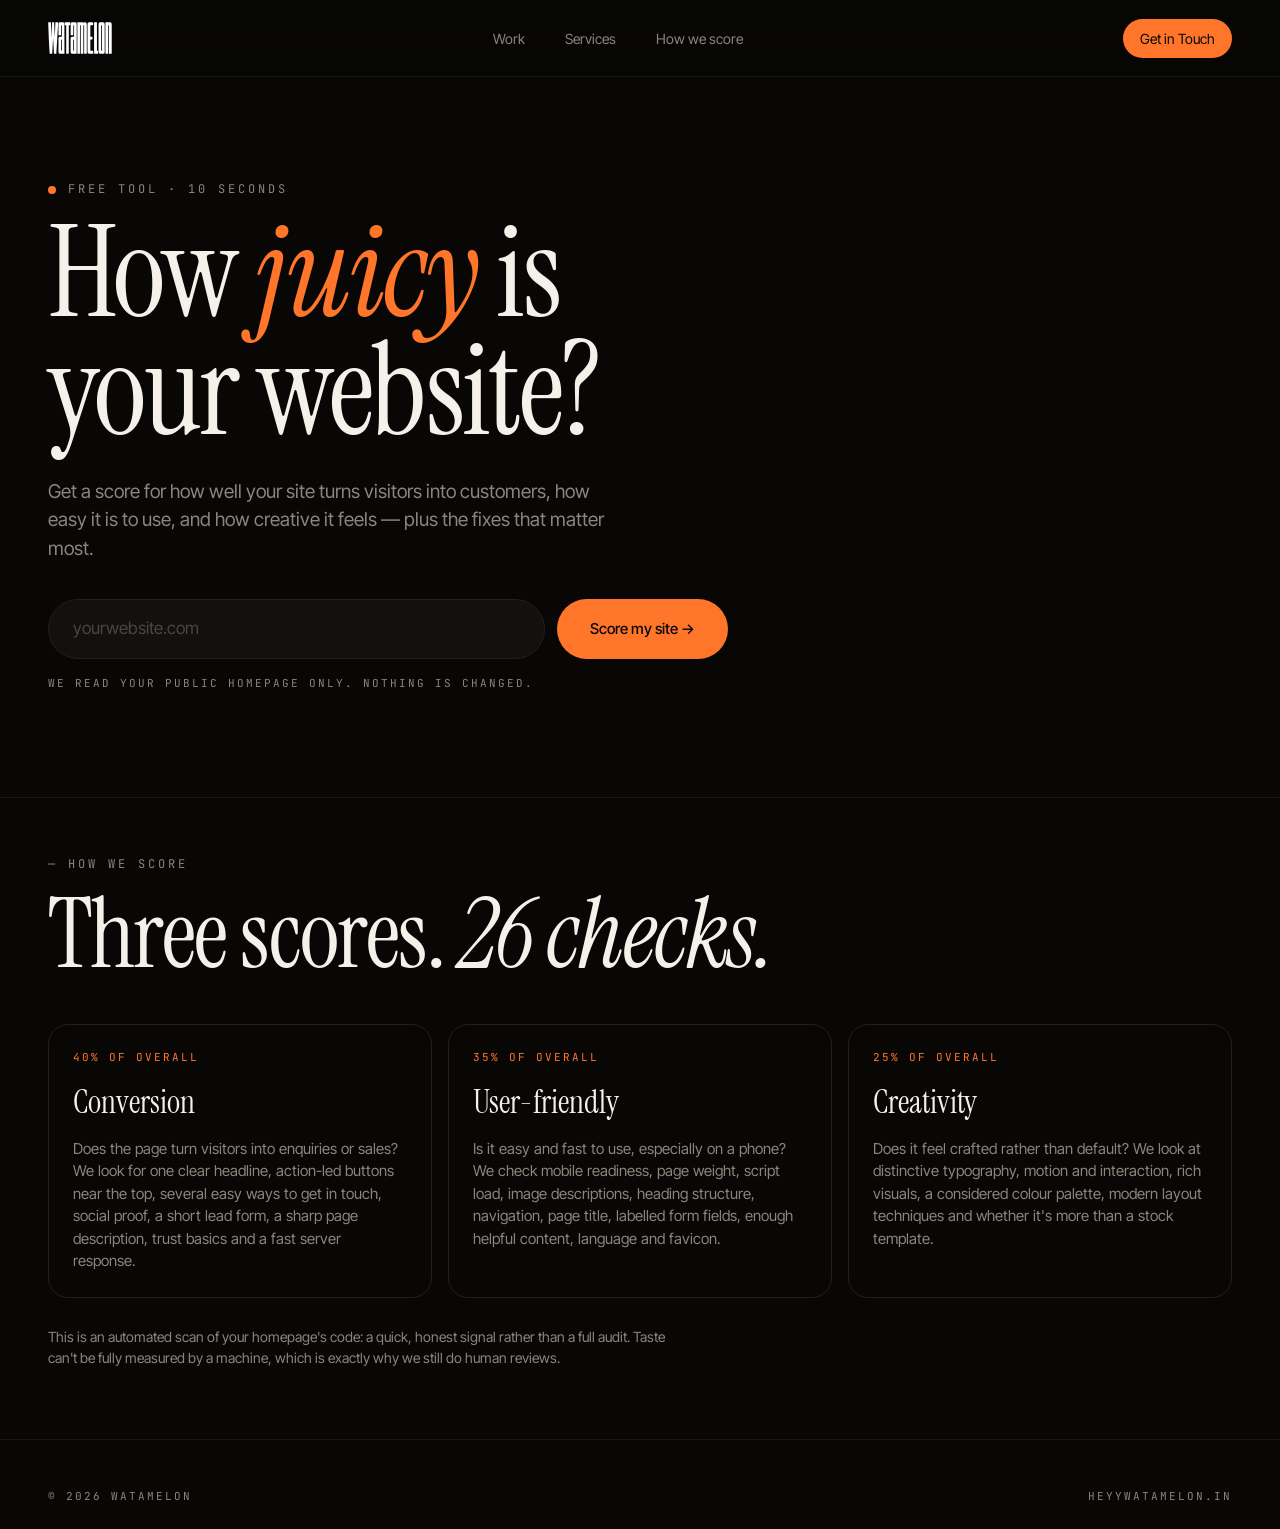
==== score.html @ 38ea8a24 "Add free Website Score lead magnet at /score Scores any homepage for conversion, user-friendliness a" ====
<!doctype html>
<html lang="en">
<head>
  <meta charset="utf-8" />
  <meta name="viewport" content="width=device-width, initial-scale=1" />
  <title>Website Score — How juicy is your website? | Watamelon</title>
  <meta name="description" content="Free website score: see how conversion-focused, user-friendly and creative your website is in 10 seconds, with fixes you can act on." />
  <meta property="og:type" content="website" />
  <meta property="og:title" content="How juicy is your website? Get a free score" />
  <meta property="og:description" content="Conversion, user-friendliness and creativity — scored in 10 seconds, with fixes you can act on." />
  <meta property="og:url" content="https://heyywatamelon.in/score" />
  <meta name="theme-color" content="#080706" />
  <link rel="icon" href="assets/favicon.svg" type="image/svg+xml" />
  <link rel="preconnect" href="https://fonts.googleapis.com" />
  <link rel="preconnect" href="https://fonts.gstatic.com" crossorigin />
  <link href="https://fonts.googleapis.com/css2?family=Inter+Tight:wght@300;400;500;600&family=JetBrains+Mono:wght@400;500&display=swap" rel="stylesheet" />
  <link rel="stylesheet" href="styles.css" />
  <link rel="stylesheet" href="score.css" />
</head>
<body class="score-page">

  <header class="nav scrolled" id="nav">
    <div class="container nav-inner">
      <a href="/" class="logo" aria-label="Watamelon home"><img src="assets/logo-inverse.svg" alt="Watamelon" width="68" height="34" /></a>
      <nav class="nav-links" aria-label="Main">
        <a href="/#work">Work</a>
        <a href="/#services">Services</a>
        <a href="#how">How we score</a>
      </nav>
      <a href="/#start" class="btn btn-primary btn-sm nav-cta">Get in Touch</a>
    </div>
  </header>

  <main>
    <!-- ============ HERO + URL FORM ============ -->
    <section class="section sc-hero">
      <div class="container">
        <p class="eyebrow"><span class="pulse-dot"></span>Free tool · 10 seconds</p>
        <h1>How <em>juicy</em> is your website?</h1>
        <p class="sc-lede">Get a score for how well your site turns visitors into customers, how easy it is to use, and how creative it feels — plus the fixes that matter most.</p>

        <form class="sc-url" id="url-form" novalidate>
          <label class="sr-only" for="url-input">Your website address</label>
          <input id="url-input" name="url" type="text" inputmode="url" autocomplete="url" placeholder="yourwebsite.com" required />
          <button class="btn btn-primary btn-lg" type="submit" id="url-btn">Score my site →</button>
        </form>
        <p class="sc-hint mono" id="url-hint">We read your public homepage only. Nothing is changed.</p>
      </div>
    </section>

    <!-- ============ LOADING ============ -->
    <section class="section sc-loading" id="loading" hidden>
      <div class="container">
        <div class="sc-melon" aria-hidden="true"><span></span></div>
        <p class="mono" id="loading-text" role="status">Slicing open your homepage…</p>
      </div>
    </section>

    <!-- ============ RESULT ============ -->
    <section class="section sc-result" id="result" hidden>
      <div class="container">
        <p class="eyebrow">— Your website score</p>
        <div class="sc-top">
          <div class="sc-ring" id="ring" style="--p:0">
            <div><strong id="overall">0</strong><span>/100</span></div>
          </div>
          <div class="sc-verdict">
            <p class="mono sc-site" id="site-name"></p>
            <h2 id="band-name">—</h2>
            <p id="band-note"></p>
            <p class="sc-limited" id="limited" hidden>Heads up: this site builds most of its content with JavaScript, so our quick scan saw less than a visitor does. The real score may be higher.</p>
          </div>
        </div>

        <div class="sc-pillars" id="pillars">
          <div class="sc-pillar" data-key="conversion"><span>Conversion</span><div class="bar"><i></i></div><b>··</b></div>
          <div class="sc-pillar" data-key="ux"><span>User-friendly</span><div class="bar"><i></i></div><b>··</b></div>
          <div class="sc-pillar" data-key="creative"><span>Creativity</span><div class="bar"><i></i></div><b>··</b></div>
        </div>

        <!-- Email gate: the breakdown unlocks after this -->
        <div class="sc-gate" id="gate">
          <div>
            <h3>Unlock your full report</h3>
            <p>See your three scores, all 26 checks, and the top fixes for your site. Free.</p>
          </div>
          <form id="lead-form" class="sc-lead" novalidate>
            <input type="text" name="_honey" class="hp" tabindex="-1" autocomplete="off" aria-hidden="true" />
            <label>Email *<input type="email" name="email" autocomplete="email" required placeholder="you@brand.com" /></label>
            <label>Name<input type="text" name="name" autocomplete="name" placeholder="Optional" /></label>
            <button class="btn btn-primary" type="submit">Show my report →</button>
            <p class="sc-fine">We'll send you your report and the occasional website tip. Unsubscribe anytime.</p>
            <p class="form-status mono" id="lead-status" role="status"></p>
          </form>
        </div>

        <!-- Full report (shown after email) -->
        <div class="sc-report" id="report" hidden>
          <h3 class="sc-h3">Top fixes for your site</h3>
          <ol class="sc-fixes" id="fixes"></ol>
          <div class="sc-groups" id="groups"></div>
          <div class="cta-strip sc-cta">
            <h2>Want it <em>fixed</em>?</h2>
            <p>We design websites that score high and sell more. Tell us about your brand — we reply within 24 hours.</p>
            <a href="/#start" class="btn btn-primary">Book a free call →</a>
          </div>
          <p class="sc-again"><button class="btn btn-ghost btn-md" type="button" id="again">Score another site</button></p>
        </div>

        <p class="sc-error" id="error" role="alert" hidden></p>
      </div>
    </section>

    <!-- ============ HOW WE SCORE ============ -->
    <section class="section sc-how" id="how">
      <div class="container">
        <p class="eyebrow">— How we score</p>
        <h2>Three scores. <em>26 checks.</em></h2>
        <div class="sc-how-grid">
          <article>
            <p class="mono">40% of overall</p>
            <h3>Conversion</h3>
            <p>Does the page turn visitors into enquiries or sales? We look for one clear headline, action-led buttons near the top, several easy ways to get in touch, social proof, a short lead form, a sharp page description, trust basics and a fast server response.</p>
          </article>
          <article>
            <p class="mono">35% of overall</p>
            <h3>User-friendly</h3>
            <p>Is it easy and fast to use, especially on a phone? We check mobile readiness, page weight, script load, image descriptions, heading structure, navigation, page title, labelled form fields, enough helpful content, language and favicon.</p>
          </article>
          <article>
            <p class="mono">25% of overall</p>
            <h3>Creativity</h3>
            <p>Does it feel crafted rather than default? We look at distinctive typography, motion and interaction, rich visuals, a considered colour palette, modern layout techniques and whether it's more than a stock template.</p>
          </article>
        </div>
        <p class="sc-note muted">This is an automated scan of your homepage's code: a quick, honest signal rather than a full audit. Taste can't be fully measured by a machine, which is exactly why we still do human reviews.</p>
      </div>
    </section>
  </main>

  <footer class="footer">
    <div class="container">
      <div class="footer-bottom mono">
        <span>© <span id="year">2026</span> Watamelon</span>
        <a href="/">heyywatamelon.in</a>
      </div>
    </div>
  </footer>

  <script src="score.js"></script>
</body>
</html>
---- styles.css ----
/* =========================================================
   Watamelon — Website Design Studio
   Design tokens match the original site (dark, warm, orange accent)
   ========================================================= */
/* Instrument Serif — bundled locally so headings always render in it */
@font-face {
  font-family: "Instrument Serif"; font-style: normal; font-weight: 400; font-display: swap;
  src: url("assets/fonts/InstrumentSerif-Regular.woff2") format("woff2");
}
@font-face {
  font-family: "Instrument Serif"; font-style: italic; font-weight: 400; font-display: swap;
  src: url("assets/fonts/InstrumentSerif-Italic.woff2") format("woff2");
}

:root {
  --bg: #080706;
  --fg: #f5f1ea;
  --muted: #171614;
  --muted-fg: #8b857c;
  --border: rgba(35, 33, 31, 0.6);
  --line: #23211f;
  --primary: #ff762b;
  --primary-fg: #080706;

  --serif: "Instrument Serif", "Times New Roman", serif;
  --sans: "Inter Tight", Inter, system-ui, sans-serif;
  --mono: "JetBrains Mono", ui-monospace, monospace;

  --gutter: clamp(16px, 4vw, 48px);
  --max: 1320px;
  --ease: cubic-bezier(.2, .7, .2, 1);
}

*, *::before, *::after { box-sizing: border-box; }
html { scroll-behavior: smooth; -webkit-text-size-adjust: 100%; }
body {
  margin: 0;
  background: var(--bg);
  color: var(--fg);
  font-family: var(--sans);
  font-size: 16px;
  line-height: 1.5;
  -webkit-font-smoothing: antialiased;
  overflow-x: hidden;
}
img, video { display: block; max-width: 100%; }
a { color: inherit; text-decoration: none; }
::selection { background: var(--primary); color: var(--primary-fg); }

.container { width: 100%; max-width: var(--max); margin: 0 auto; padding: 0 var(--gutter); }
.mono { font-family: var(--mono); }
.muted { color: var(--muted-fg); }

/* ---------- Type ---------- */
h1, h2, h3 { font-family: var(--serif); font-weight: 400; margin: 0; }
h2 {
  font-size: clamp(52px, 8.5vw, 96px);
  line-height: .95;
  letter-spacing: -0.02em;
  margin-bottom: clamp(24px, 3.5vw, 44px);
}
h2 em, h1 em { font-style: italic; }
h1 em { color: var(--primary); }
.eyebrow {
  font-family: var(--mono);
  font-size: 12px;
  letter-spacing: 3px;
  text-transform: uppercase;
  color: var(--muted-fg);
  margin: 0 0 16px;
}
.pulse-dot {
  display: inline-block; width: 8px; height: 8px; border-radius: 50%;
  background: var(--primary); margin-right: 12px; vertical-align: middle;
  animation: pulse 2s ease-in-out infinite;
}
@keyframes pulse { 50% { opacity: .35; } }

/* ---------- Buttons ---------- */
.btn {
  display: inline-flex; align-items: center; justify-content: center; gap: 6px;
  border-radius: 999px; font-size: 14px; font-weight: 500;
  padding: 16px 28px; border: 1px solid transparent; cursor: pointer;
  font-family: var(--sans);
  transition: transform .25s var(--ease), background .25s, color .25s, border-color .25s;
  white-space: nowrap;
}
.btn:hover { transform: translateY(-2px); }
.btn-sm { padding: 8px 16px; font-weight: 400; }
.btn-md { padding: 12px 24px; font-weight: 400; }
.btn-lg { padding: 18px 32px; font-size: 15px; }
.btn-primary { background: var(--primary); color: var(--primary-fg); }
.btn-primary:hover { background: #ff8a4a; }
.btn-light { background: var(--fg); color: var(--bg); }
.btn-dark { background: var(--bg); color: var(--fg); }
.btn-ghost { background: transparent; color: var(--fg); border-color: var(--line); }
.btn-ghost:hover { border-color: var(--fg); }

/* ---------- Nav ---------- */
.nav {
  position: fixed; inset: 0 0 auto 0; z-index: 50;
  transition: background .3s, backdrop-filter .3s, border-color .3s;
  border-bottom: 1px solid transparent;
}
.nav.scrolled {
  background: rgba(8, 7, 6, .72);
  backdrop-filter: blur(14px); -webkit-backdrop-filter: blur(14px);
  border-bottom-color: var(--border);
}
.nav-inner { display: flex; align-items: center; justify-content: space-between; height: 76px; }
.logo img { width: 126px; height: auto; }
.nav-links { display: flex; gap: 40px; font-size: 14px; color: var(--muted-fg); }
.nav-links a { transition: color .2s; }
.nav-links a:hover { color: var(--fg); }
.menu-toggle { display: none; }
.mobile-menu { display: none; }

/* ---------- Hero ---------- */
.hero { position: relative; padding: 144px 0 96px; min-height: 92vh; display: flex; align-items: center; isolation: isolate; overflow-x: clip; }
.hero-bg {
  position: absolute; inset: 0; z-index: -1; overflow: hidden;
  background:
    radial-gradient(60% 55% at 78% 30%, rgba(255, 118, 43, .16), transparent 70%),
    radial-gradient(40% 40% at 15% 85%, rgba(255, 118, 43, .06), transparent 70%);
}
.hero-bg::before { /* subtle grid */
  content: ""; position: absolute; inset: 0;
  background-image:
    linear-gradient(var(--line) 1px, transparent 1px),
    linear-gradient(90deg, var(--line) 1px, transparent 1px);
  background-size: 88px 88px;
  opacity: .35;
  mask-image: radial-gradient(70% 70% at 50% 40%, #000 30%, transparent 80%);
  -webkit-mask-image: radial-gradient(70% 70% at 50% 40%, #000 30%, transparent 80%);
}
.hero-bg::after { /* optional photo: drop assets/hero.jpg to use it */
  content: ""; position: absolute; inset: 0;
  background: url("assets/hero.jpg") center/cover no-repeat;
  opacity: .22;
  mask-image: linear-gradient(to bottom, rgba(0,0,0,.6), transparent 85%);
  -webkit-mask-image: linear-gradient(to bottom, rgba(0,0,0,.6), transparent 85%);
}
.hero-title {
  font-size: clamp(64px, 12.5vw, 176px);
  line-height: .9;
  letter-spacing: -0.035em;
  margin: 0 0 56px;
}
.hero-bottom { display: flex; justify-content: space-between; align-items: flex-end; gap: 40px; flex-wrap: wrap; }
.hero-sub { max-width: 480px; color: var(--muted-fg); font-size: 17px; margin: 0; }
.hero-ctas { display: flex; gap: 12px; flex-wrap: wrap; }

/* ---------- Ticker ---------- */
.ticker { border-block: 1px solid var(--border); overflow: hidden; padding: 18px 0; }
.ticker-track {
  display: flex; align-items: center; gap: 40px; width: max-content;
  animation: marquee 40s linear infinite;
  font-family: var(--serif); font-size: clamp(32px, 4vw, 52px); color: var(--muted-fg);
  white-space: nowrap;
}
.ticker-track i { color: var(--primary); font-style: normal; font-size: .6em; }
@keyframes marquee { to { transform: translateX(-50%); } }

/* ---------- Sections ---------- */
.section { padding: clamp(36px, 4.5vw, 60px) 0; }
.section-head { display: flex; justify-content: space-between; align-items: flex-end; gap: 24px; flex-wrap: wrap; }
.section-head h2 { margin-bottom: 28px; }
.section-note { font-family: var(--mono); font-size: 12px; letter-spacing: 2px; text-transform: uppercase; color: var(--muted-fg); margin: 0 0 34px; }

/* ---------- Work rail ---------- */
.work-rail {
  display: flex; gap: 20px; overflow-x: auto; scroll-snap-type: x mandatory;
  padding: 0 var(--gutter) 8px;
  scroll-padding-inline: var(--gutter);
  scrollbar-width: none; cursor: grab;
}
.work-rail::-webkit-scrollbar { display: none; }
.work-rail.dragging { cursor: grabbing; scroll-snap-type: none; }
.work-rail.dragging * { pointer-events: none; }
@media (min-width: 1400px) {
  .work-rail {
    padding-left: calc((100vw - var(--max)) / 2 + var(--gutter));
    scroll-padding-left: calc((100vw - var(--max)) / 2 + var(--gutter));
  }
}

.work-rail { --h: clamp(300px, 36vw, 440px); align-items: flex-start; }
.work-card { flex: 0 0 auto; width: var(--h); scroll-snap-align: start; }
.work-card.is-site { width: min(86vw, calc((var(--h) - 32px) * 1.92)); }
.work-media {
  position: relative; height: var(--h); overflow: hidden;
  background: var(--muted); border: 1px solid var(--border);
}
.work-media img, .work-media video { width: 100%; height: 100%; object-fit: cover; transition: transform .8s var(--ease); }
.is-site .work-media img { object-position: top; }
.work-card:hover .work-media img, .work-card:hover .work-media video { transform: scale(1.04); }
.browser-bar {
  position: absolute; inset: 0 0 auto 0; z-index: 2; height: 32px;
  display: flex; align-items: center; gap: 6px; padding: 0 12px;
  background: rgba(23, 22, 20, .92); border-bottom: 1px solid var(--line);
  font-family: var(--mono); font-size: 11px; color: var(--muted-fg);
}
.browser-bar i { width: 8px; height: 8px; border-radius: 50%; background: var(--line); }
.browser-bar span { margin-left: 10px; }
.is-site .work-media img { padding-top: 32px; }
/* placeholder when a file is missing */
.work-ph {
  position: absolute; inset: 0; display: grid; place-items: center; text-align: center; padding: 24px;
  background:
    radial-gradient(80% 60% at 70% 20%, rgba(255,118,43,.18), transparent 70%),
    linear-gradient(160deg, #141210, #0b0a09);
}
.work-ph span { font-family: var(--serif); font-size: clamp(28px, 3vw, 40px); line-height: 1; }
.work-ph small { display: block; margin-top: 12px; font-family: var(--mono); font-size: 11px; letter-spacing: 2px; text-transform: uppercase; color: var(--muted-fg); }
.play {
  position: absolute; right: 14px; bottom: 14px; z-index: 2; width: 44px; height: 44px; border-radius: 50%;
  display: grid; place-items: center; background: var(--fg); color: var(--bg); font-size: 14px;
}
.work-meta { display: grid; grid-template-columns: auto 1fr; gap: 2px 14px; padding-top: 16px; align-items: baseline; }
.work-meta span { font-family: var(--mono); font-size: 12px; color: var(--primary); grid-row: span 2; }
.work-meta h3 { font-family: var(--serif); font-size: 24px; font-weight: 400; line-height: 1.1; letter-spacing: -0.01em; }
.work-meta small { font-family: var(--mono); font-size: 11px; letter-spacing: 1.5px; text-transform: uppercase; color: var(--muted-fg); }
.rail-foot { display: flex; justify-content: space-between; margin-top: 20px; font-family: var(--mono); font-size: 12px; letter-spacing: 2px; text-transform: uppercase; color: var(--muted-fg); }

/* ---------- Studio ---------- */
.studio-grid { display: grid; grid-template-columns: 1fr 1fr; gap: 64px; align-items: start; }
.studio-copy p { margin: 0 0 20px; color: var(--muted-fg); font-size: 17px; max-width: 520px; }
.studio-copy .lead { color: var(--fg); font-family: var(--serif); font-size: clamp(28px, 3vw, 38px); line-height: 1.1; }
.stats {
  display: grid; grid-template-columns: repeat(4, 1fr); gap: 1px;
  background: var(--border); border: 1px solid var(--border); margin-top: 28px;
}
.stats div { background: var(--bg); padding: 28px 24px; }
.stats strong { display: block; font-family: var(--serif); font-weight: 400; font-size: clamp(44px, 5vw, 64px); line-height: 1; color: var(--fg); }
.stats span { font-family: var(--mono); font-size: 11px; letter-spacing: 1.5px; text-transform: uppercase; color: var(--muted-fg); }

/* ---------- Services ---------- */
.services { border-top: 1px solid var(--border); }
.service {
  display: grid; grid-template-columns: 64px 1.25fr 1fr 1fr; gap: 32px;
  padding: 48px 0; border-bottom: 1px solid var(--border); align-items: start;
  transition: background .3s;
}
.service-num { font-family: var(--mono); font-size: 12px; color: var(--muted-fg); padding-top: 14px; }
.service h3 { font-size: clamp(34px, 3.6vw, 48px); line-height: 1; letter-spacing: -0.025em; }
.service-desc { margin: 0; color: var(--muted-fg); max-width: 340px; padding-top: 10px; }
.service-list { list-style: none; margin: 0; padding: 10px 0 0; display: grid; gap: 8px; font-size: 14px; }
.service-list li { display: flex; gap: 8px; }
.service-list b { color: var(--primary); font-weight: 400; }
.tag {
  display: inline-block; margin-bottom: 16px; padding: 5px 12px; border-radius: 999px;
  font-family: var(--mono); font-size: 11px; letter-spacing: 2px; text-transform: uppercase;
  background: var(--primary); color: var(--primary-fg);
}
.service-featured { padding: 64px 0; }
.service-featured h3 { font-size: clamp(44px, 5.2vw, 72px); }
.service-featured .service-num { color: var(--primary); }
.service-featured .service-desc { color: var(--fg); opacity: .8; font-size: 17px; }

/* ---------- Process ---------- */
.process { display: grid; grid-template-columns: repeat(4, 1fr); gap: 32px; }
.step { border-top: 1px solid var(--primary); padding-top: 18px; }
.step span { font-family: var(--mono); font-size: 12px; color: var(--muted-fg); }
.step h3 { font-size: 36px; margin: 18px 0 10px; letter-spacing: -0.02em; }
.step p { margin: 0; color: var(--muted-fg); font-size: 15px; }

/* ---------- Pricing ---------- */
.pricing { display: grid; grid-template-columns: repeat(4, 1fr); gap: 1px; background: var(--border); border: 1px solid var(--border); }
.plan { background: var(--bg); padding: 40px 32px; display: flex; flex-direction: column; }
.plan-name { font-family: var(--mono); font-size: 12px; letter-spacing: 3px; text-transform: uppercase; color: var(--muted-fg); margin: 0 0 32px; display: flex; align-items: center; gap: 10px; }
.plan-from { margin: 0; font-size: 13px; color: var(--muted-fg); }
.plan-price { font-family: var(--serif); font-size: clamp(48px, 4.4vw, 64px); line-height: 1; margin: 4px 0 12px; letter-spacing: -0.02em; white-space: nowrap; }
.plan-for { margin: 0 0 28px; color: var(--muted-fg); }
.plan ul { list-style: none; margin: 0 0 40px; padding: 0; display: grid; gap: 10px; font-size: 15px; flex: 1; }
.plan .btn { align-self: flex-start; }
.plan-featured { background: var(--primary); color: var(--primary-fg); }
.plan-featured .plan-name, .plan-featured .plan-from, .plan-featured .plan-for { color: rgba(8,7,6,.7); }
.badge { padding: 3px 10px; border-radius: 999px; background: var(--bg); color: var(--fg); letter-spacing: 1.5px; font-size: 10px; }
.addon { margin: 24px 0 0; color: var(--muted-fg); font-size: 15px; }
.addon span { font-family: var(--mono); font-size: 11px; letter-spacing: 2px; text-transform: uppercase; color: var(--primary); margin-right: 10px; }

/* ---------- Testimonials ---------- */
.quotes { display: grid; grid-template-columns: 1fr 1fr; gap: 64px; }
.quote { margin: 0; }
.quote-mark { font-family: var(--serif); font-size: 96px; line-height: .6; color: var(--primary); display: block; height: 48px; }
.quote blockquote { margin: 0 0 24px; font-family: var(--serif); font-size: clamp(26px, 2.6vw, 36px); line-height: 1.15; }
.quote figcaption { font-style: italic; color: var(--muted-fg); }

/* ---------- FAQ ---------- */
.faq-wrap { display: grid; grid-template-columns: 1fr 1.3fr; gap: 64px; }
.faq { border-top: 1px solid var(--border); }
.faq details { border-bottom: 1px solid var(--border); }
.faq summary {
  list-style: none; cursor: pointer; padding: 26px 0; display: flex; justify-content: space-between; gap: 24px;
  font-family: var(--serif); font-size: clamp(22px, 2.2vw, 28px); font-weight: 400; line-height: 1.15;
}
.faq summary::-webkit-details-marker { display: none; }
.faq summary::after { content: "+"; color: var(--primary); font-size: 22px; line-height: 1; transition: transform .3s var(--ease); }
.faq details[open] summary::after { transform: rotate(45deg); }
.faq details p { margin: 0 0 26px; color: var(--muted-fg); max-width: 560px; }

/* ---------- Contact ---------- */
.contact { display: grid; grid-template-columns: 1fr 1.2fr; gap: 64px; }
.contact-intro p { color: var(--muted-fg); max-width: 420px; }
.contact-mail { display: inline-block; margin: 24px 0 8px; font-family: var(--serif); font-size: clamp(28px, 3vw, 40px); border-bottom: 1px solid var(--line); transition: border-color .2s, color .2s; word-break: break-all; }
.contact-mail:hover { color: var(--primary); border-color: var(--primary); }
.contact-intro .mono { font-size: 12px; letter-spacing: 2px; text-transform: uppercase; }
.contact-form { display: grid; gap: 24px; }
.field-row { display: grid; grid-template-columns: 1fr 1fr; gap: 24px; }
.contact-form label { display: grid; gap: 10px; font-family: var(--mono); font-size: 11px; letter-spacing: 2px; text-transform: uppercase; color: var(--muted-fg); }
.contact-form input[type="text"], .contact-form input[type="email"], .contact-form input[type="url"], .contact-form textarea {
  width: 100%; background: transparent; border: 0; border-bottom: 1px solid var(--line);
  color: var(--fg); font-family: var(--sans); font-size: 16px; padding: 10px 0; outline: none;
  letter-spacing: normal; text-transform: none; resize: vertical; border-radius: 0;
  transition: border-color .2s;
}
.contact-form input:focus, .contact-form textarea:focus { border-color: var(--primary); }
.contact-form ::placeholder { color: #4a4640; }
fieldset { border: 0; margin: 0; padding: 0; }
legend { font-family: var(--mono); font-size: 11px; letter-spacing: 2px; text-transform: uppercase; color: var(--muted-fg); margin-bottom: 14px; }
.chips { display: flex; flex-wrap: wrap; gap: 10px; }
.chips label { display: block; cursor: pointer; }
.chips input { position: absolute; opacity: 0; pointer-events: none; }
.chips span {
  display: inline-block; padding: 9px 16px; border: 1px solid var(--line); border-radius: 999px;
  font-family: var(--sans); font-size: 14px; letter-spacing: normal; text-transform: none; color: var(--fg);
  transition: all .2s;
}
.chips span:hover { border-color: var(--fg); }
.chips input:checked + span { background: var(--primary); border-color: var(--primary); color: var(--primary-fg); }
.chips input:focus-visible + span { outline: 2px solid var(--primary); outline-offset: 2px; }
.contact-form .btn { justify-self: start; }
.form-status { margin: 0; font-size: 12px; color: var(--muted-fg); }
.form-status.ok { color: var(--primary); }
.hp { position: absolute; left: -9999px; }

/* ---------- Footer ---------- */
.footer { border-top: 1px solid var(--border); padding: 48px 0 24px; overflow: hidden; }
.footer-top { display: flex; justify-content: space-between; gap: 32px; flex-wrap: wrap; }
.footer-tag { color: var(--muted-fg); margin: 16px 0 0; }
.footer-links { display: flex; gap: 28px; flex-wrap: wrap; font-size: 14px; color: var(--muted-fg); }
.footer-links a:hover { color: var(--fg); }
.footer-big {
  font-family: var(--serif); font-size: clamp(80px, 21vw, 300px); line-height: .8; letter-spacing: -0.04em;
  margin: 36px 0 20px; color: transparent; -webkit-text-stroke: 1px var(--line); text-align: center;
}
.footer-bottom { display: flex; justify-content: space-between; gap: 16px; font-size: 11px; letter-spacing: 2px; text-transform: uppercase; color: var(--muted-fg); }

/* ---------- Reveal ---------- */
.reveal { opacity: 0; transform: translateY(24px); transition: opacity .9s var(--ease), transform .9s var(--ease); }
.reveal.in { opacity: 1; transform: none; }
.no-js .reveal { opacity: 1; transform: none; }

/* ---------- Responsive ---------- */
@media (max-width: 1080px) {
  .service { grid-template-columns: 48px 1fr 1fr; }
  .service-title { grid-column: 2 / 4; }
  .service-desc { grid-column: 2 / 3; }
  .service-list { grid-column: 3 / 4; }
  .pricing { grid-template-columns: repeat(2, 1fr); }
  .process { grid-template-columns: repeat(2, 1fr); row-gap: 48px; }
}
@media (max-width: 860px) {
  .nav-links, .nav-cta { display: none; }
  .menu-toggle {
    display: grid; gap: 6px; place-content: center; width: 44px; height: 44px;
    background: transparent; border: 1px solid var(--line); border-radius: 50%; cursor: pointer;
  }
  .menu-toggle span { display: block; width: 16px; height: 1px; background: var(--fg); transition: transform .3s var(--ease); }
  .nav.open .menu-toggle span:first-child { transform: translateY(3.5px) rotate(45deg); }
  .nav.open .menu-toggle span:last-child { transform: translateY(-3.5px) rotate(-45deg); }
  .mobile-menu {
    display: grid; gap: 4px; padding: 0 var(--gutter); max-height: 0; overflow: hidden;
    background: rgba(8,7,6,.96); backdrop-filter: blur(14px); -webkit-backdrop-filter: blur(14px);
    transition: max-height .4s var(--ease), padding .4s var(--ease);
  }
  .mobile-menu a:not(.btn) { font-family: var(--serif); font-size: 36px; padding: 6px 0; }
  .mobile-menu .btn { margin: 16px 0 8px; }
  .nav.open { background: rgba(8,7,6,.96); }
  .nav.open .mobile-menu { max-height: 520px; padding-bottom: 24px; }

  .studio-grid, .faq-wrap, .contact, .quotes { grid-template-columns: 1fr; gap: 40px; }
  .stats { grid-template-columns: repeat(2, 1fr); }
  .faq-wrap h2 { margin-bottom: 0; }
}
@media (max-width: 640px) {
  .hero { padding: 120px 0 72px; min-height: auto; }
  .hero-title { margin-bottom: 36px; }
  .hero-ctas, .hero-ctas .btn { width: 100%; }
  .hero-ctas .btn { flex: 1; }
  .service, .service-featured { grid-template-columns: 1fr; gap: 16px; padding: 40px 0; }
  .service-title, .service-desc, .service-list { grid-column: auto; }
  .service-num { padding-top: 0; }
  .pricing, .process { grid-template-columns: 1fr; }
  .field-row { grid-template-columns: 1fr; }
  .work-rail { --h: 260px; }
  .contact-form .btn { justify-self: stretch; }
  .footer-bottom { flex-direction: column; }
}
@media (prefers-reduced-motion: reduce) {
  *, *::before, *::after { animation: none !important; transition: none !important; scroll-behavior: auto !important; }
  .reveal { opacity: 1; transform: none; }
}

/* =========================================================
   Hero — black, with a watamelon wedge that gets sliced on scroll
   ========================================================= */
.sr-only { position: absolute; width: 1px; height: 1px; overflow: hidden; clip: rect(0 0 0 0); white-space: nowrap; }
.hero-inner { position: relative; }
.hero-inner > .eyebrow, .hero-inner > .hero-title, .hero-inner > .hero-bottom { position: relative; z-index: 2; will-change: opacity, transform; }
.hero-bg::after { display: none; }
.hero-bg { background:
  radial-gradient(38% 50% at 74% 50%, rgba(255, 70, 70, .10), transparent 70%),
  radial-gradient(40% 40% at 15% 85%, rgba(255, 118, 43, .05), transparent 70%); }

/* scroll scene: the hero sticks while the wedge is cut */
.cut-scroll { position: relative; height: 320vh; }
.cut-scroll .hero { position: sticky; top: 0; height: 100vh; height: 100svh; min-height: 0; overflow: hidden; }

/* the full stop in "sell." is a seed */
.seed-dot {
  display: inline-block; width: .13em; height: .19em; margin-left: .05em;
  background: var(--fg); border-radius: 50% 50% 50% 50% / 62% 62% 38% 38%;
  transform: rotate(18deg); vertical-align: baseline;
  animation: seedBob 3.2s ease-in-out infinite;
}
@keyframes seedBob { 50% { transform: rotate(-8deg) translateY(-.06em); } }

.hero-art {
  position: absolute; z-index: 3; right: 2%; top: 50%;
  width: min(36vw, 500px); transform: translateY(-50%);
}
.melon-move { will-change: transform; }
.melon-float { position: relative; animation: wedgeFloat 7s ease-in-out infinite; transform-origin: 50% 60%; }
.hero.cutting .melon-float { animation-play-state: paused; }
@keyframes wedgeFloat {
  0%, 100% { transform: rotate(-2deg) translateY(0); }
  50% { transform: rotate(1deg) translateY(-14px); }
}
.piece { display: block; width: 100%; height: auto; will-change: transform; filter: drop-shadow(0 30px 40px rgba(0,0,0,.55)); }
.piece-top { position: relative; clip-path: polygon(0 0, 100% 0, 100% 27.5%, 0 34%); } /* slight overlap hides the seam */
.piece-bottom { position: absolute; inset: 0; clip-path: polygon(0 33.5%, 100% 27%, 100% 100%, 0 100%); }

.cut-line { position: absolute; inset: 0; width: 100%; height: 100%; overflow: visible; pointer-events: none; z-index: 2; }
.cut-line line {
  stroke: #fff; stroke-width: 3; vector-effect: non-scaling-stroke; stroke-linecap: round;
  stroke-dasharray: 1; stroke-dashoffset: var(--cut, 1); opacity: var(--cut-o, 0);
  filter: drop-shadow(0 0 6px #fff) drop-shadow(0 0 14px rgba(255,120,120,.9));
}
.knife {
  position: absolute; left: 0; top: 0; width: 64%; height: auto; z-index: 4; pointer-events: none;
  transform-origin: 0 100%; opacity: 0; will-change: transform, opacity;
  filter: drop-shadow(0 10px 14px rgba(0,0,0,.5));
}
.juice { position: absolute; inset: 0; pointer-events: none; z-index: 3; }
.juice i {
  position: absolute; left: var(--x); top: calc(33.5% - (33.5% - 27%) * var(--xf, .5));
  width: calc(10px * var(--s)); height: calc(13px * var(--s)); border-radius: 50% 50% 50% 50% / 60% 60% 40% 40%;
  background: radial-gradient(circle at 35% 30%, #fff 0 18%, #ff5a5f 22%, #e5333d 100%);
  opacity: var(--j, 0);
  transform: translate(calc(var(--dx) * var(--jt, 0)), calc(var(--dy) * var(--jt, 0) + 160px * var(--jt, 0) * var(--jt, 0))) scale(calc(1 - .4 * var(--jt, 0)));
}

/* tagline revealed in the gap */
.cut-tagline {
  position: absolute; inset: 0; z-index: 5; display: grid; place-content: center; text-align: center;
  pointer-events: none; opacity: var(--tag, 0); transform: scale(calc(.92 + .08 * var(--tag, 0)));
}
.cut-tagline .eyebrow { margin-bottom: 18px; color: var(--fg); opacity: .75; text-shadow: 0 2px 12px rgba(8,7,6,.9); }
.cut-big {
  margin: 0; font-family: var(--serif); font-size: clamp(48px, 8vw, 128px); line-height: .92; letter-spacing: -0.03em;
  text-shadow: 0 4px 40px rgba(8,7,6,.9);
}
.cut-big em { color: var(--primary); }

@media (min-width: 861px) {
  .hero-title { max-width: 62%; }
  .hero-bottom { flex-direction: column; align-items: flex-start; gap: 32px; }
}
@media (max-width: 860px) {
  .cut-scroll { height: 280vh; }
  .hero { flex-direction: column; }
  .cut-scroll .hero { padding: 96px 0 32px; align-items: stretch; justify-content: center; }
  .hero-inner { display: flex; flex-direction: column; }
  .hero-inner > .eyebrow { order: -2; margin-bottom: 12px; }
  .hero-art {
    position: relative; right: auto; top: auto; transform: none; order: -1;
    width: min(62vw, 270px); margin: 0 auto 12px;
  }
  .hero-title { margin-bottom: 20px; }
  .hero-sub { font-size: 15px; }
  .hero-bottom { gap: 20px; }
}
/* no scroll scene when motion is reduced */
@media (prefers-reduced-motion: reduce) {
  .cut-scroll { height: auto; }
  .cut-scroll .hero { position: relative; height: auto; min-height: 92vh; }
  .melon-float { animation: none; }
  .cut-tagline, .knife, .cut-line, .juice { display: none; }
}

/* =========================================================
   Services — stacking cards
   ========================================================= */
.stack { position: relative; }
.scard {
  --top: calc(96px + var(--i) * 18px);
  position: sticky; top: var(--top);
  display: grid; grid-template-columns: 1fr 1.1fr; align-items: center; gap: 40px;
  min-height: min(74vh, 620px); margin-bottom: 7vh; padding: clamp(28px, 4vw, 64px);
  border-radius: 28px; overflow: hidden;
  background: #121110;
  border: 1px solid rgba(255, 255, 255, .08);
  box-shadow: 0 -20px 60px rgba(0, 0, 0, .55);
  transform-origin: 50% 0;
  will-change: transform, filter;
}
.scard:last-child { margin-bottom: 0; }
.scard-top { display: flex; align-items: center; gap: 14px; margin-bottom: 22px; }
.scard-num { font-family: var(--mono); font-size: 13px; color: var(--c); letter-spacing: 2px; }
.scard .tag { margin: 0; background: var(--c); color: #120d0a; }
.scard h3 { font-size: clamp(40px, 5vw, 72px); line-height: .95; letter-spacing: -0.025em; margin-bottom: 20px; }
.scard-desc { margin: 0 0 28px; max-width: 440px; color: rgba(245, 241, 234, .75); font-size: 17px; }
.scard-list { list-style: none; margin: 0 0 32px; padding: 0; display: grid; grid-template-columns: 1fr 1fr; gap: 10px 24px; font-size: 14px; max-width: 520px; }
.scard-list li { display: flex; gap: 8px; }
.scard-list b { color: var(--c); font-weight: 400; }
.scard-btn { background: var(--c); color: #120d0a; padding: 14px 24px; font-weight: 500; }
.scard-btn:hover { filter: brightness(1.08); }
.scard-art { position: relative; display: grid; place-items: center; height: 100%; padding: 28px 18px; }
/* project screenshot in a browser frame */
.scard-shot {
  position: relative; margin: 0; width: 100%; border-radius: 14px; overflow: hidden;
  background: #111; border: 1px solid rgba(255,255,255,.1);
  box-shadow: 0 30px 60px rgba(0,0,0,.55);
  transform: rotate(var(--tilt, -1.5deg)) translateY(var(--lift, 0px));
  transition: transform .6s var(--ease);
}
.scard-shot .browser-bar { position: relative; height: 30px; }
.scard-shot img { display: block; width: 100%; height: auto; aspect-ratio: 16 / 10; object-fit: cover; object-position: top; }
.scard:hover .scard-shot { --tilt: 0deg; }
/* two ad creatives fanned out */
.scard-fan { position: relative; width: 100%; height: min(420px, 100%); min-height: 300px; display: grid; place-items: center; }
.scard-fan img {
  position: absolute; width: 56%; height: auto; border-radius: 12px; border: 4px solid #fff;
  box-shadow: 0 24px 50px rgba(0,0,0,.55); transition: transform .6s var(--ease);
}
.scard-fan img:first-child { transform: translateX(-28%) rotate(-8deg); }
.scard-fan img:last-child { transform: translateX(26%) translateY(6%) rotate(7deg); }
.scard:hover .scard-fan img:first-child { transform: translateX(-34%) rotate(-11deg); }
.scard:hover .scard-fan img:last-child { transform: translateX(32%) translateY(6%) rotate(10deg); }

@media (max-width: 860px) {
  .scard {
    --top: calc(76px + var(--i) * 10px);
    grid-template-columns: 1fr; gap: 8px; margin-bottom: 6vh; align-content: start;
    min-height: min(640px, calc(100svh - 90px));
    padding: 24px 22px 28px; border-radius: 22px;
  }
  .scard-art { order: -1; height: auto; padding: 10px 4px 6px; }
  .scard-shot img { aspect-ratio: 16 / 8.6; }
  .scard-shot .browser-bar { height: 24px; }
  .scard-fan { min-height: 0; height: 200px; }
  .scard-fan img { width: 46%; }
  .scard-top { margin-bottom: 12px; }
  .scard h3 { font-size: clamp(30px, 8.4vw, 40px); margin-bottom: 10px; }
  .scard-desc { font-size: 14px; margin-bottom: 14px; }
  .scard-list { gap: 6px 14px; font-size: 13px; margin-bottom: 20px; }
  .scard-list li:nth-child(n+5) { display: none; }
  .scard .tag { font-size: 10px; padding: 4px 10px; }
}
@media (max-width: 400px) { .scard-list { grid-template-columns: 1fr; } }
/* short phones: drop the description so each card fits the screen */
@media (max-width: 860px) and (max-height: 760px) { .scard-desc { display: none; } }
@media (prefers-reduced-motion: reduce) {
  .scard { position: relative; top: auto; }
}

/* ---------- Hero copy framing ---------- */
.cut-scroll .hero-title { font-size: clamp(54px, 8.4vw, 128px); line-height: .92; margin: 0 0 32px; }
.hero-sub strong { color: var(--fg); font-weight: 500; }
.hero-proof {
  list-style: none; margin: 4px 0 0; padding: 22px 0 0; display: flex; gap: 36px; flex-wrap: wrap;
  border-top: 1px solid var(--line); max-width: 560px;
}
.hero-proof li { display: grid; gap: 4px; }
.hero-proof strong { font-family: var(--serif); font-weight: 400; font-size: 30px; line-height: 1; color: var(--fg); }
.hero-proof span { font-family: var(--mono); font-size: 11px; letter-spacing: 2px; text-transform: uppercase; color: var(--muted-fg); }
@media (min-width: 861px) {
  .cut-scroll .hero-bottom { gap: 26px; }
  .cut-scroll .hero { padding-top: 110px; padding-bottom: 48px; }
}
@media (max-width: 860px) {
  .cut-scroll .hero-title { font-size: clamp(44px, 12vw, 64px); margin-bottom: 16px; }
  .hero-proof { gap: 22px; padding-top: 14px; }
  .hero-proof strong { font-size: 22px; }
  .hero-proof span { font-size: 9.5px; letter-spacing: 1.5px; }
}
@media (max-width: 860px) and (max-height: 760px) { .hero-proof { display: none; } }

/* =========================================================
   Digital products
   ========================================================= */
.products { display: grid; grid-template-columns: repeat(3, 1fr); gap: 20px; }
.product {
  display: flex; flex-direction: column; border-radius: 22px; overflow: hidden;
  background: #121110; border: 1px solid rgba(255, 255, 255, .08);
  transition: transform .45s var(--ease), border-color .3s, box-shadow .45s var(--ease);
}
.product:hover { transform: translateY(-6px); border-color: color-mix(in srgb, var(--c) 55%, transparent); box-shadow: 0 24px 50px rgba(0,0,0,.45); }
.product-media { position: relative; aspect-ratio: 4 / 3; overflow: hidden; background: #1a1816; }
.product-media img { width: 100%; height: 100%; object-fit: cover; transition: transform .8s var(--ease); }
.product:hover .product-media img { transform: scale(1.05); }
/* fallback cover if an image can't load */
.product-media.no-img {
  display: grid; place-content: center; text-align: center;
  background: radial-gradient(70% 70% at 70% 20%, color-mix(in srgb, var(--c) 30%, transparent), transparent 70%), #161412;
}
.product-media.no-img::before { content: attr(data-title); font-family: var(--serif); font-size: 40px; line-height: 1; }
.product-media.no-img::after { content: attr(data-kind); margin-top: 10px; font-family: var(--mono); font-size: 11px; letter-spacing: 2px; text-transform: uppercase; color: var(--muted-fg); }
.product-badge {
  position: absolute; top: 14px; left: 14px; padding: 6px 12px; border-radius: 999px;
  background: var(--c); color: #120d0a; font-family: var(--mono); font-size: 10.5px; font-weight: 500; letter-spacing: 1.5px; text-transform: uppercase;
}
.product-body { display: flex; flex-direction: column; gap: 10px; padding: 22px 24px 24px; flex: 1; }
.product-kind { font-family: var(--mono); font-size: 11px; letter-spacing: 2px; text-transform: uppercase; color: var(--c); }
.product h3 { font-size: clamp(30px, 2.6vw, 38px); line-height: 1; letter-spacing: -0.02em; }
.product-body p { margin: 0; color: rgba(245, 241, 234, .7); font-size: 15px; flex: 1; }
.product-foot { display: flex; align-items: center; justify-content: space-between; gap: 12px; margin-top: 10px; padding-top: 16px; border-top: 1px solid rgba(255,255,255,.08); }
.price { display: flex; align-items: baseline; gap: 8px; }
.price b { font-family: var(--serif); font-weight: 400; font-size: 32px; line-height: 1; }
.price s { color: var(--muted-fg); font-size: 15px; }
.price em { font-style: normal; color: var(--muted-fg); font-size: 14px; }
.product-cta {
  padding: 10px 18px; border-radius: 999px; background: var(--c); color: #120d0a; font-size: 14px; font-weight: 500;
  transition: transform .3s var(--ease);
}
.product:hover .product-cta { transform: translateX(3px); }
@media (max-width: 1080px) { .products { grid-template-columns: repeat(2, 1fr); } }
@media (max-width: 640px) {
  .products { grid-template-columns: 1fr; gap: 16px; }
  .product-body { padding: 18px 18px 20px; }
}

/* ---------- CTA strip ---------- */
.cta-strip {
  display: grid; grid-template-columns: auto 1fr auto; align-items: center; gap: 40px;
  padding: clamp(28px, 4vw, 48px); border: 1px solid var(--line); border-radius: 24px; background: #121110;
}
.cta-strip h2 { margin: 0; font-size: clamp(44px, 5.4vw, 76px); }
.cta-strip h2 em { color: var(--primary); }
.cta-strip p { margin: 0; padding-left: 32px; border-left: 1px solid var(--line); color: var(--muted-fg); max-width: 360px; }
@media (max-width: 860px) {
  .cta-strip { grid-template-columns: 1fr; gap: 18px; }
  .cta-strip p { padding-left: 0; border-left: 0; }
}
/* new wordmark in the nav and footer */
.logo img { width: auto; height: 32px; }
.footer-top img { width: auto; height: 38px; }
img.footer-big { display: block; width: min(100%, 520px); height: auto; margin: 40px auto 24px; opacity: .08; color: inherit; -webkit-text-stroke: 0; }

/* product covers: match the 3:2 artwork, keep the top of square covers */
.product-media { aspect-ratio: 3 / 2; }
.product-media img { object-position: center top; }
.product-badge { top: auto; bottom: 12px; left: 12px; }
---- score.css ----
/* Website Score page — builds on styles.css tokens */
.score-page { --good: #9bd86a; --mid: #ffc24b; --bad: #ff5d5d; --card: #121110; }
.sr-only { position: absolute; width: 1px; height: 1px; overflow: hidden; clip: rect(0 0 0 0); white-space: nowrap; }
[hidden] { display: none !important; }

/* ---------- Hero ---------- */
.sc-hero { padding-top: clamp(120px, 16vw, 180px); }
.sc-hero h1 { font-size: clamp(56px, 10vw, 128px); line-height: .92; letter-spacing: -0.02em; max-width: 11ch; }
.sc-lede { color: var(--muted-fg); font-size: clamp(16px, 1.6vw, 19px); max-width: 560px; margin: 28px 0 36px; }
.sc-url { display: flex; gap: 12px; max-width: 680px; }
.sc-url input {
  flex: 1; min-width: 0; background: var(--card); border: 1px solid var(--line); border-radius: 999px;
  color: var(--fg); font: inherit; font-size: 17px; padding: 16px 24px; outline: none; transition: border-color .2s;
}
.sc-url input:focus { border-color: var(--primary); }
.sc-url input::placeholder { color: #4a4640; }
.sc-hint { font-size: 11px; letter-spacing: 2px; text-transform: uppercase; color: var(--muted-fg); margin: 16px 0 0; }
.sc-hint.err { color: var(--bad); }

/* ---------- Loading ---------- */
.sc-loading { text-align: center; padding: 64px 0 96px; }
.sc-loading p { color: var(--muted-fg); font-size: 12px; letter-spacing: 2px; text-transform: uppercase; }
.sc-melon { width: 72px; height: 72px; margin: 0 auto 24px; border-radius: 50%; background: conic-gradient(var(--primary) 0 25%, transparent 0); animation: spin 1s linear infinite; position: relative; }
.sc-melon span { position: absolute; inset: 6px; border-radius: 50%; background: var(--bg); }
@keyframes spin { to { transform: rotate(1turn); } }

/* ---------- Result: top ---------- */
.sc-result { padding-top: 24px; }
.sc-result, .sc-report, .sc-hero, .sc-how { scroll-margin-top: 90px; }
.sc-top { display: grid; grid-template-columns: auto 1fr; gap: clamp(24px, 5vw, 64px); align-items: center; margin-bottom: 40px; }
.sc-ring {
  --c: var(--primary);
  width: clamp(160px, 22vw, 220px); aspect-ratio: 1; border-radius: 50%; display: grid; place-items: center;
  background: conic-gradient(var(--c) calc(var(--p) * 1%), var(--line) 0); position: relative;
}
.sc-ring::before { content: ""; position: absolute; inset: 10px; border-radius: 50%; background: var(--bg); }
.sc-ring > div { position: relative; text-align: center; }
.sc-ring strong { display: block; font-family: var(--serif); font-weight: 400; font-size: clamp(64px, 9vw, 92px); line-height: 1; }
.sc-ring span { font-family: var(--mono); font-size: 12px; color: var(--muted-fg); letter-spacing: 2px; }
.sc-site { font-size: 12px; letter-spacing: 2px; text-transform: uppercase; color: var(--muted-fg); margin: 0 0 8px; word-break: break-all; }
.sc-verdict h2 { margin: 0 0 12px; font-size: clamp(44px, 6vw, 80px); }
.sc-verdict p { color: var(--muted-fg); max-width: 520px; margin: 0; }
.sc-limited { margin-top: 16px !important; padding: 12px 16px; border: 1px solid var(--line); border-radius: 12px; font-size: 14px; }

/* ---------- Pillars ---------- */
.sc-pillars { display: grid; gap: 14px; margin-bottom: 32px; max-width: 760px; }
.sc-pillar { display: grid; grid-template-columns: 140px 1fr 48px; gap: 16px; align-items: center; }
.sc-pillar span { font-size: 15px; }
.sc-pillar .bar { height: 10px; border-radius: 999px; background: var(--line); overflow: hidden; }
.sc-pillar .bar i { display: block; height: 100%; width: 0; background: var(--primary); border-radius: inherit; transition: width 1s var(--ease); }
.sc-pillar b { font-family: var(--mono); font-weight: 500; text-align: right; }
.locked .sc-pillar .bar i { width: 60%; filter: blur(4px); opacity: .5; }
.locked .sc-pillar b { filter: blur(6px); user-select: none; }

/* ---------- Email gate ---------- */
.sc-gate {
  display: grid; grid-template-columns: 1fr 1.3fr; gap: 32px; align-items: start;
  padding: clamp(24px, 4vw, 40px); border: 1px solid var(--primary); border-radius: 24px; background: var(--card);
}
.sc-gate h3, .sc-h3 { font-family: var(--serif); font-size: clamp(32px, 3.6vw, 44px); line-height: 1; margin: 0 0 12px; }
.sc-gate p { color: var(--muted-fg); margin: 0; }
.sc-lead { display: grid; grid-template-columns: 1fr 1fr; gap: 14px; }
.sc-lead label { display: grid; gap: 8px; font-family: var(--mono); font-size: 11px; letter-spacing: 2px; text-transform: uppercase; color: var(--muted-fg); }
.sc-lead input:not(.hp) {
  background: var(--bg); border: 1px solid var(--line); border-radius: 12px; color: var(--fg);
  font: inherit; font-size: 16px; text-transform: none; letter-spacing: 0; padding: 14px 16px; outline: none;
}
.sc-lead input:focus { border-color: var(--primary); }
.sc-lead .btn, .sc-fine, .sc-lead .form-status { grid-column: 1 / -1; }
.sc-lead .btn { justify-self: start; }
.sc-fine { font-size: 12px; }
.sc-lead .form-status.err { color: var(--bad); }

/* ---------- Report ---------- */
.sc-report { margin-top: 8px; }
.sc-h3 { margin-top: 24px; }
.sc-fixes { list-style: none; padding: 0; margin: 20px 0 48px; display: grid; grid-template-columns: repeat(3, 1fr); gap: 16px; counter-reset: fix; }
.sc-fixes li { counter-increment: fix; padding: 24px; border: 1px solid var(--line); border-radius: 20px; background: var(--card); }
.sc-fixes li::before { content: "0" counter(fix); display: block; font-family: var(--mono); font-size: 12px; color: var(--primary); margin-bottom: 12px; }
.sc-fixes strong { display: block; font-size: 18px; font-weight: 500; margin-bottom: 8px; }
.sc-fixes p { margin: 0; color: var(--muted-fg); font-size: 14px; }
.sc-fixes .gain { display: inline-block; margin-top: 14px; font-family: var(--mono); font-size: 11px; letter-spacing: 1px; color: var(--good); }

.sc-groups { display: grid; grid-template-columns: repeat(3, 1fr); gap: 16px; margin-bottom: 48px; }
.sc-group { border: 1px solid var(--line); border-radius: 20px; padding: 20px; }
.sc-group header { display: flex; justify-content: space-between; align-items: baseline; margin-bottom: 8px; }
.sc-group h4 { margin: 0; font-family: var(--serif); font-weight: 400; font-size: 28px; }
.sc-group header b { font-family: var(--mono); font-weight: 500; }
.sc-check { display: grid; grid-template-columns: 22px 1fr auto; gap: 10px; padding: 12px 0; border-top: 1px solid var(--line); font-size: 14px; }
.sc-check:first-of-type { border-top: 0; }
.sc-check .dot { width: 12px; height: 12px; border-radius: 50%; margin-top: 4px; background: var(--bad); }
.sc-check.ok .dot { background: var(--good); }
.sc-check.part .dot { background: var(--mid); }
.sc-check .pts { font-family: var(--mono); font-size: 12px; color: var(--muted-fg); white-space: nowrap; }
.sc-check small { display: block; color: var(--muted-fg); margin-top: 2px; font-size: 13px; }
.sc-check em { display: block; font-style: normal; color: var(--fg); opacity: .85; margin-top: 6px; font-size: 13px; }
.sc-cta { margin-bottom: 24px; }
.sc-again { text-align: center; }
.sc-error { color: var(--bad); }

/* ---------- How we score ---------- */
.sc-how { border-top: 1px solid var(--border); margin-top: 48px; }
.sc-how-grid { display: grid; grid-template-columns: repeat(3, 1fr); gap: 16px; }
.sc-how-grid article { padding: 24px; border: 1px solid var(--line); border-radius: 20px; }
.sc-how-grid .mono { font-size: 11px; letter-spacing: 2px; text-transform: uppercase; color: var(--primary); margin: 0 0 12px; }
.sc-how-grid h3 { font-size: 32px; margin-bottom: 12px; }
.sc-how-grid article p:last-child { color: var(--muted-fg); margin: 0; font-size: 15px; }
.sc-note { max-width: 640px; margin-top: 28px; font-size: 14px; }

@media (max-width: 860px) {
  .score-page .nav-links { display: none; }
  .sc-url { flex-direction: column; }
  .sc-url .btn { width: 100%; }
  .sc-top { grid-template-columns: 1fr; justify-items: start; }
  .sc-gate, .sc-fixes, .sc-groups, .sc-how-grid { grid-template-columns: 1fr; }
  .sc-pillar { grid-template-columns: 110px 1fr 40px; }
}
@media (max-width: 520px) { .sc-lead { grid-template-columns: 1fr; } }
@media (prefers-reduced-motion: reduce) { .sc-melon { animation-duration: 3s; } .sc-pillar .bar i { transition: none; } }
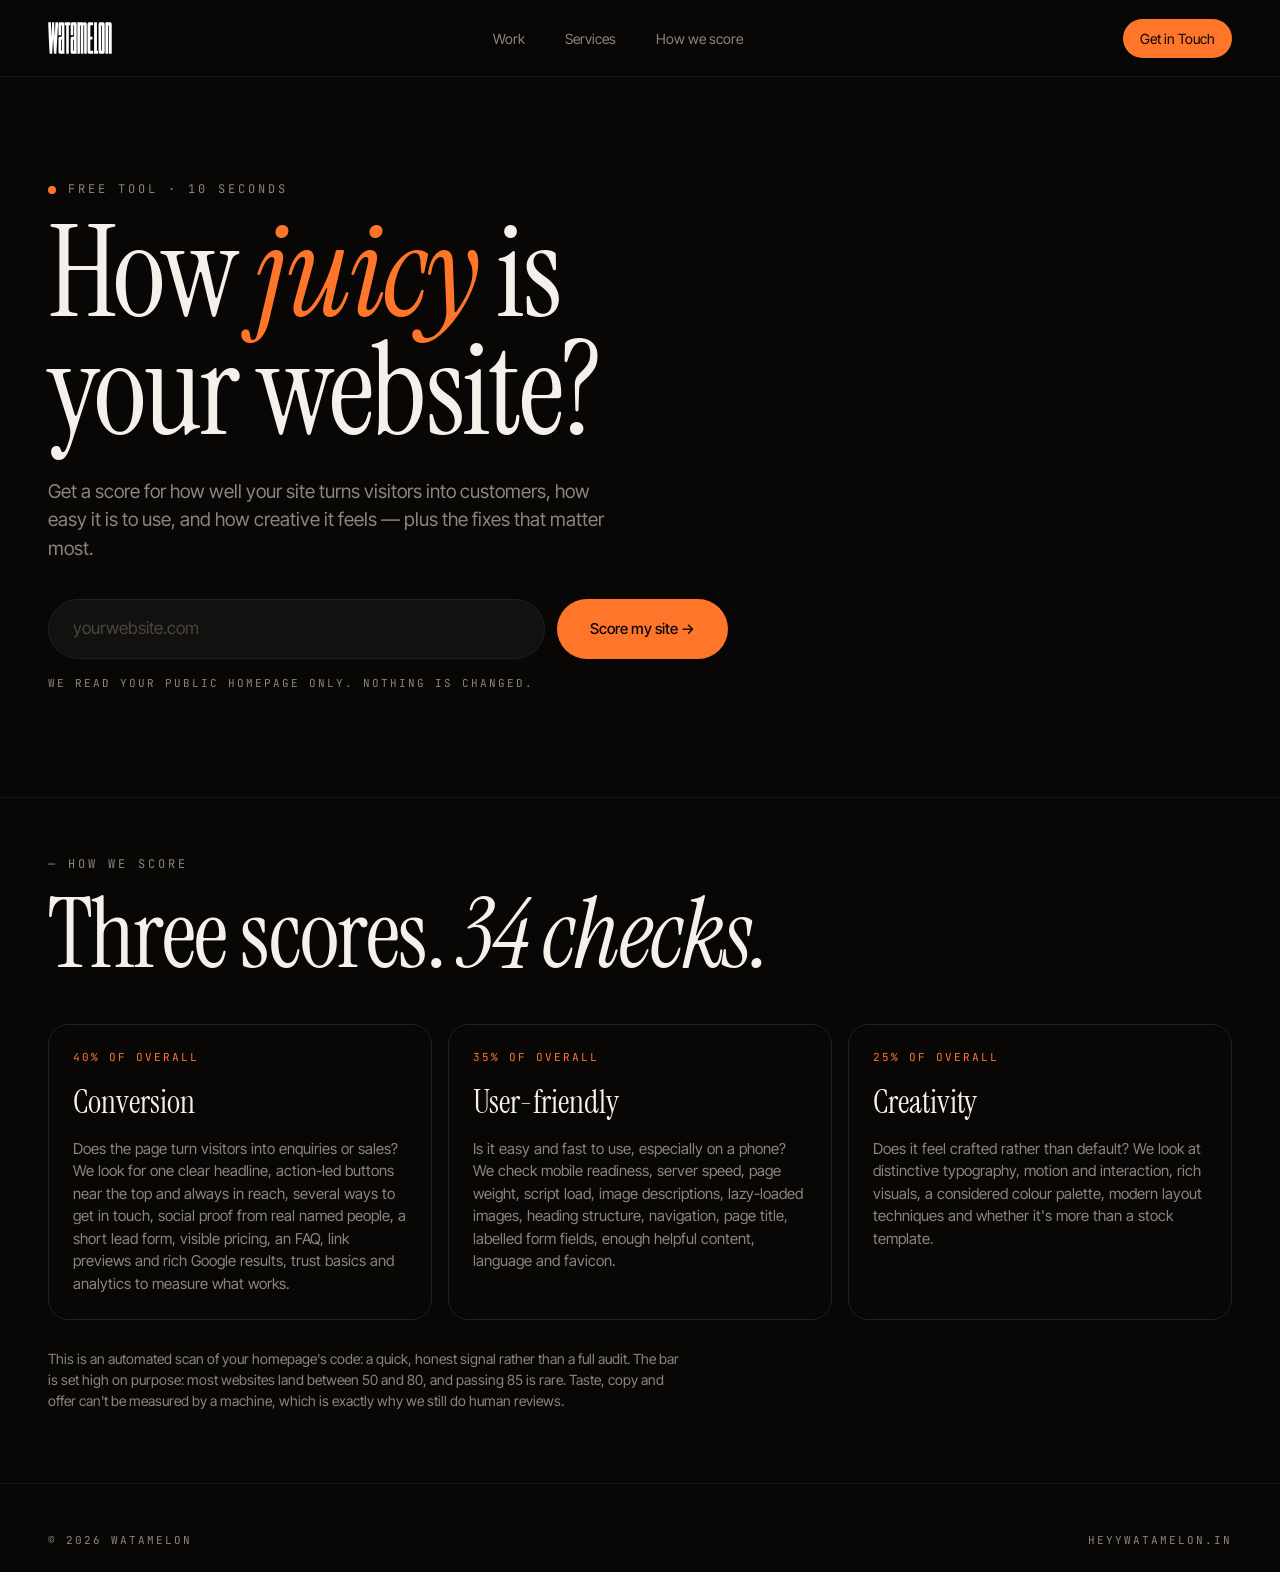
==== commit 957a8beb: "Website Score: stricter scoring and messaging for every score band - 8 new growth checks (sticky CTA" ====
--- a/score.html
+++ b/score.html
@@ -82,7 +82,7 @@
         <div class="sc-gate" id="gate">
           <div>
             <h3>Unlock your full report</h3>
-            <p>See your three scores, all 26 checks, and the top fixes for your site. Free.</p>
+            <p>See your three scores, all 34 checks, and the top fixes for your site. Free.</p>
           </div>
           <form id="lead-form" class="sc-lead" novalidate>
             <input type="text" name="_honey" class="hp" tabindex="-1" autocomplete="off" aria-hidden="true" />
@@ -96,14 +96,24 @@
 
         <!-- Full report (shown after email) -->
         <div class="sc-report" id="report" hidden>
-          <h3 class="sc-h3">Top fixes for your site</h3>
+          <h3 class="sc-h3" id="fixes-title">Top fixes for your site</h3>
           <ol class="sc-fixes" id="fixes"></ol>
+          <div class="cta-strip sc-cta" id="cta">
+            <h2 id="cta-title">Want it <em>fixed</em>?</h2>
+            <p id="cta-text">We design websites that score high and sell more. Tell us about your brand — we reply within 24 hours.</p>
+            <a href="/#start" class="btn btn-primary" id="cta-btn">Book a free call →</a>
+          </div>
+          <div class="sc-unseen">
+            <p class="mono">What a scan can't see</p>
+            <ul>
+              <li><b>Your words.</b> Does the headline make your ideal customer feel understood in 5 seconds?</li>
+              <li><b>Your offer.</b> Is it clear why someone should pick you over the next tab?</li>
+              <li><b>Your brand.</b> Does the site feel like you, or like a template?</li>
+            </ul>
+            <p>Code checks can't judge these, and they often matter most. A human review can.</p>
+          </div>
+          <h3 class="sc-h3">Every check</h3>
           <div class="sc-groups" id="groups"></div>
-          <div class="cta-strip sc-cta">
-            <h2>Want it <em>fixed</em>?</h2>
-            <p>We design websites that score high and sell more. Tell us about your brand — we reply within 24 hours.</p>
-            <a href="/#start" class="btn btn-primary">Book a free call →</a>
-          </div>
           <p class="sc-again"><button class="btn btn-ghost btn-md" type="button" id="again">Score another site</button></p>
         </div>
 
@@ -115,17 +125,17 @@
     <section class="section sc-how" id="how">
       <div class="container">
         <p class="eyebrow">— How we score</p>
-        <h2>Three scores. <em>26 checks.</em></h2>
+        <h2>Three scores. <em>34 checks.</em></h2>
         <div class="sc-how-grid">
           <article>
             <p class="mono">40% of overall</p>
             <h3>Conversion</h3>
-            <p>Does the page turn visitors into enquiries or sales? We look for one clear headline, action-led buttons near the top, several easy ways to get in touch, social proof, a short lead form, a sharp page description, trust basics and a fast server response.</p>
+            <p>Does the page turn visitors into enquiries or sales? We look for one clear headline, action-led buttons near the top and always in reach, several ways to get in touch, social proof from real named people, a short lead form, visible pricing, an FAQ, link previews and rich Google results, trust basics and analytics to measure what works.</p>
           </article>
           <article>
             <p class="mono">35% of overall</p>
             <h3>User-friendly</h3>
-            <p>Is it easy and fast to use, especially on a phone? We check mobile readiness, page weight, script load, image descriptions, heading structure, navigation, page title, labelled form fields, enough helpful content, language and favicon.</p>
+            <p>Is it easy and fast to use, especially on a phone? We check mobile readiness, server speed, page weight, script load, image descriptions, lazy-loaded images, heading structure, navigation, page title, labelled form fields, enough helpful content, language and favicon.</p>
           </article>
           <article>
             <p class="mono">25% of overall</p>
@@ -133,7 +143,7 @@
             <p>Does it feel crafted rather than default? We look at distinctive typography, motion and interaction, rich visuals, a considered colour palette, modern layout techniques and whether it's more than a stock template.</p>
           </article>
         </div>
-        <p class="sc-note muted">This is an automated scan of your homepage's code: a quick, honest signal rather than a full audit. Taste can't be fully measured by a machine, which is exactly why we still do human reviews.</p>
+        <p class="sc-note muted">This is an automated scan of your homepage's code: a quick, honest signal rather than a full audit. The bar is set high on purpose: most websites land between 50 and 80, and passing 85 is rare. Taste, copy and offer can't be measured by a machine, which is exactly why we still do human reviews.</p>
       </div>
     </section>
   </main>
--- a/styles.css
+++ b/styles.css
@@ -662,3 +662,39 @@
 .product-media { aspect-ratio: 3 / 2; }
 .product-media img { object-position: center top; }
 .product-badge { top: auto; bottom: 12px; left: 12px; }
+
+/* ---------- Free Website Score teaser ---------- */
+.score-teaser { display: grid; grid-template-columns: 1.1fr 1fr; gap: clamp(32px, 6vw, 80px); align-items: center; }
+.score-teaser-copy > p:not(.eyebrow) { color: var(--muted-fg); max-width: 480px; margin: 0 0 28px; }
+.score-teaser-form { display: flex; gap: 10px; max-width: 520px; }
+.score-teaser-form input {
+  flex: 1; min-width: 0; background: #121110; border: 1px solid var(--line); border-radius: 999px;
+  color: var(--fg); font: inherit; font-size: 16px; padding: 14px 22px; outline: none; transition: border-color .2s;
+}
+.score-teaser-form input:focus { border-color: var(--primary); }
+.score-teaser-form input::placeholder { color: #4a4640; }
+.score-teaser-points { list-style: none; padding: 0; margin: 20px 0 0; display: flex; flex-wrap: wrap; gap: 8px 20px; font-size: 11px; letter-spacing: 2px; text-transform: uppercase; color: var(--muted-fg); }
+.score-teaser-points li::before { content: "● "; color: var(--primary); }
+
+.score-card { padding: clamp(24px, 3vw, 36px); border: 1px solid var(--line); border-radius: 24px; background: #121110; }
+.score-card-label { font-size: 11px; letter-spacing: 2px; text-transform: uppercase; color: var(--muted-fg); margin: 0 0 20px; }
+.score-card-top { display: flex; align-items: center; gap: 24px; margin-bottom: 24px; }
+.score-card-ring {
+  flex: none; width: 112px; aspect-ratio: 1; border-radius: 50%; display: grid; place-items: center; position: relative;
+  background: conic-gradient(#9bd86a calc(var(--p) * 1%), var(--line) 0);
+}
+.score-card-ring::before { content: ""; position: absolute; inset: 7px; border-radius: 50%; background: #121110; }
+.score-card-ring strong { position: relative; font-family: var(--serif); font-weight: 400; font-size: 48px; line-height: 1; }
+.score-card-top h3 { font-size: 36px; line-height: 1; margin-bottom: 6px; }
+.score-card-top p { margin: 0; color: var(--muted-fg); font-size: 14px; }
+.score-card-row { display: grid; grid-template-columns: 110px 1fr 36px; gap: 14px; align-items: center; font-size: 14px; padding: 8px 0; }
+.score-card-row i { height: 8px; border-radius: 999px; background: linear-gradient(90deg, var(--primary) var(--w), var(--line) var(--w)); }
+.score-card-row b { font-family: var(--mono); font-weight: 500; text-align: right; }
+.score-card-fix { margin: 20px 0 0; padding-top: 18px; border-top: 1px solid var(--line); font-size: 14px; color: var(--muted-fg); }
+.score-card-fix .mono { display: block; font-size: 11px; letter-spacing: 2px; text-transform: uppercase; color: var(--primary); margin-bottom: 6px; }
+
+@media (max-width: 860px) {
+  .score-teaser { grid-template-columns: 1fr; }
+  .score-teaser-form { flex-direction: column; }
+  .score-teaser-form .btn { width: 100%; }
+}
--- a/score.css
+++ b/score.css
@@ -117,3 +117,14 @@
 }
 @media (max-width: 520px) { .sc-lead { grid-template-columns: 1fr; } }
 @media (prefers-reduced-motion: reduce) { .sc-melon { animation-duration: 3s; } .sc-pillar .bar i { transition: none; } }
+
+/* ---------- What a scan can't see ---------- */
+.sc-unseen { margin: 0 0 48px; padding: clamp(20px, 3vw, 32px); border: 1px dashed var(--line); border-radius: 20px; }
+.sc-unseen > .mono { font-size: 11px; letter-spacing: 2px; text-transform: uppercase; color: var(--primary); margin: 0 0 14px; }
+.sc-unseen ul { list-style: none; padding: 0; margin: 0 0 14px; display: grid; grid-template-columns: repeat(3, 1fr); gap: 16px; }
+.sc-unseen li { color: var(--muted-fg); font-size: 15px; }
+.sc-unseen li b { display: block; color: var(--fg); font-weight: 500; margin-bottom: 4px; }
+.sc-unseen > p:last-child { margin: 0; color: var(--muted-fg); font-size: 14px; }
+.sc-cta { margin: 0 0 24px; }
+.sc-cta-top { border-color: var(--primary); }
+@media (max-width: 860px) { .sc-unseen ul { grid-template-columns: 1fr; } }
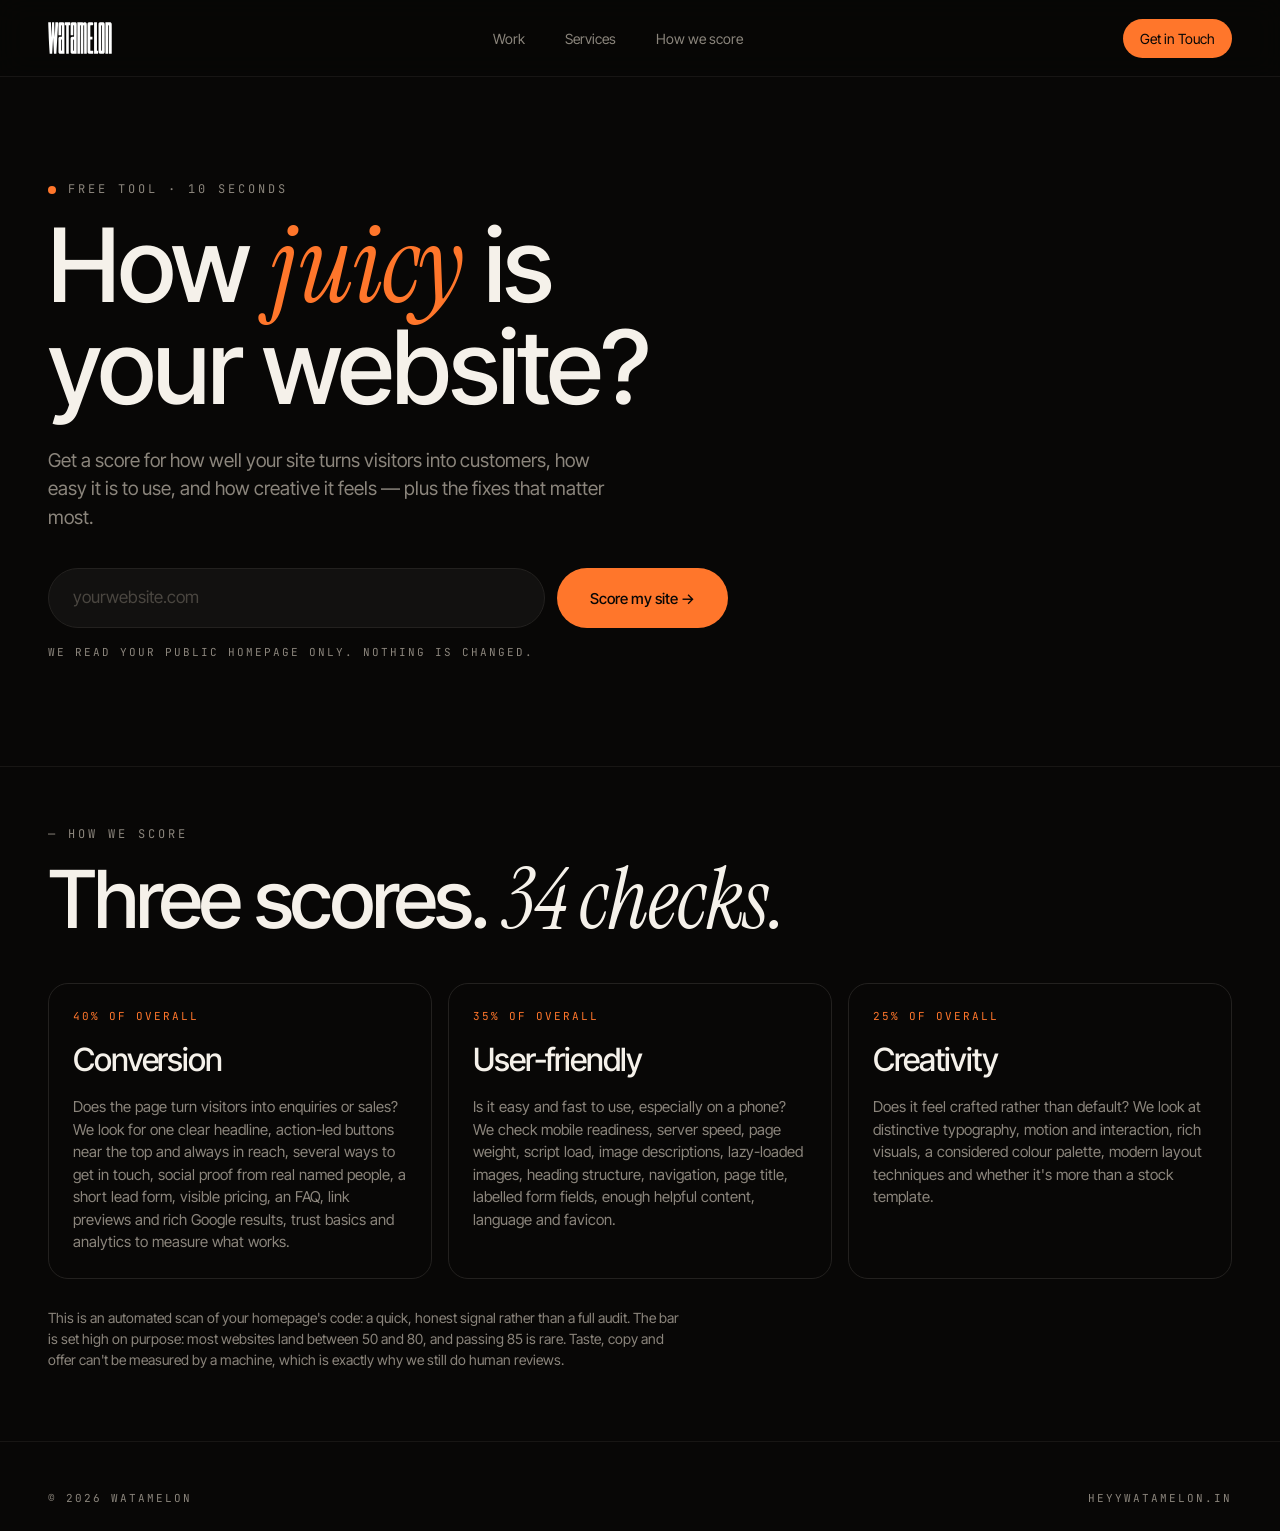
==== commit 51dcd9cb: "Switch headings to Satoshi, keep serif italic accents Display text (headings, stats, prices, quotes)" ====
--- a/score.html
+++ b/score.html
@@ -14,6 +14,7 @@
   <link rel="preconnect" href="https://fonts.googleapis.com" />
   <link rel="preconnect" href="https://fonts.gstatic.com" crossorigin />
   <link href="https://fonts.googleapis.com/css2?family=Inter+Tight:wght@300;400;500;600&family=JetBrains+Mono:wght@400;500&display=swap" rel="stylesheet" />
+  <link href="https://api.fontshare.com/v2/css?f[]=satoshi@400,500,700&display=swap" rel="stylesheet" />
   <link rel="stylesheet" href="styles.css" />
   <link rel="stylesheet" href="score.css" />
 </head>
--- a/styles.css
+++ b/styles.css
@@ -23,6 +23,7 @@
   --primary-fg: #080706;
 
   --serif: "Instrument Serif", "Times New Roman", serif;
+  --display: "Satoshi", "Inter Tight", system-ui, sans-serif;
   --sans: "Inter Tight", Inter, system-ui, sans-serif;
   --mono: "JetBrains Mono", ui-monospace, monospace;
 
@@ -52,7 +53,7 @@
 .muted { color: var(--muted-fg); }
 
 /* ---------- Type ---------- */
-h1, h2, h3 { font-family: var(--serif); font-weight: 400; margin: 0; }
+h1, h2, h3 { font-family: var(--display); font-weight: 400; margin: 0; }
 h2 {
   font-size: clamp(52px, 8.5vw, 96px);
   line-height: .95;
@@ -155,7 +156,7 @@
 .ticker-track {
   display: flex; align-items: center; gap: 40px; width: max-content;
   animation: marquee 40s linear infinite;
-  font-family: var(--serif); font-size: clamp(32px, 4vw, 52px); color: var(--muted-fg);
+  font-family: var(--display); font-size: clamp(32px, 4vw, 52px); color: var(--muted-fg);
   white-space: nowrap;
 }
 .ticker-track i { color: var(--primary); font-style: normal; font-size: .6em; }
@@ -210,7 +211,7 @@
     radial-gradient(80% 60% at 70% 20%, rgba(255,118,43,.18), transparent 70%),
     linear-gradient(160deg, #141210, #0b0a09);
 }
-.work-ph span { font-family: var(--serif); font-size: clamp(28px, 3vw, 40px); line-height: 1; }
+.work-ph span { font-family: var(--display); font-size: clamp(28px, 3vw, 40px); line-height: 1; }
 .work-ph small { display: block; margin-top: 12px; font-family: var(--mono); font-size: 11px; letter-spacing: 2px; text-transform: uppercase; color: var(--muted-fg); }
 .play {
   position: absolute; right: 14px; bottom: 14px; z-index: 2; width: 44px; height: 44px; border-radius: 50%;
@@ -218,20 +219,20 @@
 }
 .work-meta { display: grid; grid-template-columns: auto 1fr; gap: 2px 14px; padding-top: 16px; align-items: baseline; }
 .work-meta span { font-family: var(--mono); font-size: 12px; color: var(--primary); grid-row: span 2; }
-.work-meta h3 { font-family: var(--serif); font-size: 24px; font-weight: 400; line-height: 1.1; letter-spacing: -0.01em; }
+.work-meta h3 { font-family: var(--display); font-size: 24px; font-weight: 400; line-height: 1.1; letter-spacing: -0.01em; }
 .work-meta small { font-family: var(--mono); font-size: 11px; letter-spacing: 1.5px; text-transform: uppercase; color: var(--muted-fg); }
 .rail-foot { display: flex; justify-content: space-between; margin-top: 20px; font-family: var(--mono); font-size: 12px; letter-spacing: 2px; text-transform: uppercase; color: var(--muted-fg); }
 
 /* ---------- Studio ---------- */
 .studio-grid { display: grid; grid-template-columns: 1fr 1fr; gap: 64px; align-items: start; }
 .studio-copy p { margin: 0 0 20px; color: var(--muted-fg); font-size: 17px; max-width: 520px; }
-.studio-copy .lead { color: var(--fg); font-family: var(--serif); font-size: clamp(28px, 3vw, 38px); line-height: 1.1; }
+.studio-copy .lead { color: var(--fg); font-family: var(--display); font-size: clamp(28px, 3vw, 38px); line-height: 1.1; }
 .stats {
   display: grid; grid-template-columns: repeat(4, 1fr); gap: 1px;
   background: var(--border); border: 1px solid var(--border); margin-top: 28px;
 }
 .stats div { background: var(--bg); padding: 28px 24px; }
-.stats strong { display: block; font-family: var(--serif); font-weight: 400; font-size: clamp(44px, 5vw, 64px); line-height: 1; color: var(--fg); }
+.stats strong { display: block; font-family: var(--display); font-weight: 400; font-size: clamp(44px, 5vw, 64px); line-height: 1; color: var(--fg); }
 .stats span { font-family: var(--mono); font-size: 11px; letter-spacing: 1.5px; text-transform: uppercase; color: var(--muted-fg); }
 
 /* ---------- Services ---------- */
@@ -269,7 +270,7 @@
 .plan { background: var(--bg); padding: 40px 32px; display: flex; flex-direction: column; }
 .plan-name { font-family: var(--mono); font-size: 12px; letter-spacing: 3px; text-transform: uppercase; color: var(--muted-fg); margin: 0 0 32px; display: flex; align-items: center; gap: 10px; }
 .plan-from { margin: 0; font-size: 13px; color: var(--muted-fg); }
-.plan-price { font-family: var(--serif); font-size: clamp(48px, 4.4vw, 64px); line-height: 1; margin: 4px 0 12px; letter-spacing: -0.02em; white-space: nowrap; }
+.plan-price { font-family: var(--display); font-size: clamp(48px, 4.4vw, 64px); line-height: 1; margin: 4px 0 12px; letter-spacing: -0.02em; white-space: nowrap; }
 .plan-for { margin: 0 0 28px; color: var(--muted-fg); }
 .plan ul { list-style: none; margin: 0 0 40px; padding: 0; display: grid; gap: 10px; font-size: 15px; flex: 1; }
 .plan .btn { align-self: flex-start; }
@@ -282,8 +283,8 @@
 /* ---------- Testimonials ---------- */
 .quotes { display: grid; grid-template-columns: 1fr 1fr; gap: 64px; }
 .quote { margin: 0; }
-.quote-mark { font-family: var(--serif); font-size: 96px; line-height: .6; color: var(--primary); display: block; height: 48px; }
-.quote blockquote { margin: 0 0 24px; font-family: var(--serif); font-size: clamp(26px, 2.6vw, 36px); line-height: 1.15; }
+.quote-mark { font-family: var(--display); font-size: 96px; line-height: .6; color: var(--primary); display: block; height: 48px; }
+.quote blockquote { margin: 0 0 24px; font-family: var(--display); font-size: clamp(26px, 2.6vw, 36px); line-height: 1.15; }
 .quote figcaption { font-style: italic; color: var(--muted-fg); }
 
 /* ---------- FAQ ---------- */
@@ -292,7 +293,7 @@
 .faq details { border-bottom: 1px solid var(--border); }
 .faq summary {
   list-style: none; cursor: pointer; padding: 26px 0; display: flex; justify-content: space-between; gap: 24px;
-  font-family: var(--serif); font-size: clamp(22px, 2.2vw, 28px); font-weight: 400; line-height: 1.15;
+  font-family: var(--display); font-size: clamp(22px, 2.2vw, 28px); font-weight: 400; line-height: 1.15;
 }
 .faq summary::-webkit-details-marker { display: none; }
 .faq summary::after { content: "+"; color: var(--primary); font-size: 22px; line-height: 1; transition: transform .3s var(--ease); }
@@ -302,7 +303,7 @@
 /* ---------- Contact ---------- */
 .contact { display: grid; grid-template-columns: 1fr 1.2fr; gap: 64px; }
 .contact-intro p { color: var(--muted-fg); max-width: 420px; }
-.contact-mail { display: inline-block; margin: 24px 0 8px; font-family: var(--serif); font-size: clamp(28px, 3vw, 40px); border-bottom: 1px solid var(--line); transition: border-color .2s, color .2s; word-break: break-all; }
+.contact-mail { display: inline-block; margin: 24px 0 8px; font-family: var(--display); font-size: clamp(28px, 3vw, 40px); border-bottom: 1px solid var(--line); transition: border-color .2s, color .2s; word-break: break-all; }
 .contact-mail:hover { color: var(--primary); border-color: var(--primary); }
 .contact-intro .mono { font-size: 12px; letter-spacing: 2px; text-transform: uppercase; }
 .contact-form { display: grid; gap: 24px; }
@@ -341,7 +342,7 @@
 .footer-links { display: flex; gap: 28px; flex-wrap: wrap; font-size: 14px; color: var(--muted-fg); }
 .footer-links a:hover { color: var(--fg); }
 .footer-big {
-  font-family: var(--serif); font-size: clamp(80px, 21vw, 300px); line-height: .8; letter-spacing: -0.04em;
+  font-family: var(--display); font-size: clamp(80px, 21vw, 300px); line-height: .8; letter-spacing: -0.04em;
   margin: 36px 0 20px; color: transparent; -webkit-text-stroke: 1px var(--line); text-align: center;
 }
 .footer-bottom { display: flex; justify-content: space-between; gap: 16px; font-size: 11px; letter-spacing: 2px; text-transform: uppercase; color: var(--muted-fg); }
@@ -374,7 +375,7 @@
     background: rgba(8,7,6,.96); backdrop-filter: blur(14px); -webkit-backdrop-filter: blur(14px);
     transition: max-height .4s var(--ease), padding .4s var(--ease);
   }
-  .mobile-menu a:not(.btn) { font-family: var(--serif); font-size: 36px; padding: 6px 0; }
+  .mobile-menu a:not(.btn) { font-family: var(--display); font-size: 36px; padding: 6px 0; }
   .mobile-menu .btn { margin: 16px 0 8px; }
   .nav.open { background: rgba(8,7,6,.96); }
   .nav.open .mobile-menu { max-height: 520px; padding-bottom: 24px; }
@@ -468,7 +469,7 @@
 }
 .cut-tagline .eyebrow { margin-bottom: 18px; color: var(--fg); opacity: .75; text-shadow: 0 2px 12px rgba(8,7,6,.9); }
 .cut-big {
-  margin: 0; font-family: var(--serif); font-size: clamp(48px, 8vw, 128px); line-height: .92; letter-spacing: -0.03em;
+  margin: 0; font-family: var(--display); font-size: clamp(48px, 8vw, 128px); line-height: .92; letter-spacing: -0.03em;
   text-shadow: 0 4px 40px rgba(8,7,6,.9);
 }
 .cut-big em { color: var(--primary); }
@@ -583,7 +584,7 @@
   border-top: 1px solid var(--line); max-width: 560px;
 }
 .hero-proof li { display: grid; gap: 4px; }
-.hero-proof strong { font-family: var(--serif); font-weight: 400; font-size: 30px; line-height: 1; color: var(--fg); }
+.hero-proof strong { font-family: var(--display); font-weight: 400; font-size: 30px; line-height: 1; color: var(--fg); }
 .hero-proof span { font-family: var(--mono); font-size: 11px; letter-spacing: 2px; text-transform: uppercase; color: var(--muted-fg); }
 @media (min-width: 861px) {
   .cut-scroll .hero-bottom { gap: 26px; }
@@ -615,7 +616,7 @@
   display: grid; place-content: center; text-align: center;
   background: radial-gradient(70% 70% at 70% 20%, color-mix(in srgb, var(--c) 30%, transparent), transparent 70%), #161412;
 }
-.product-media.no-img::before { content: attr(data-title); font-family: var(--serif); font-size: 40px; line-height: 1; }
+.product-media.no-img::before { content: attr(data-title); font-family: var(--display); font-size: 40px; line-height: 1; }
 .product-media.no-img::after { content: attr(data-kind); margin-top: 10px; font-family: var(--mono); font-size: 11px; letter-spacing: 2px; text-transform: uppercase; color: var(--muted-fg); }
 .product-badge {
   position: absolute; top: 14px; left: 14px; padding: 6px 12px; border-radius: 999px;
@@ -627,7 +628,7 @@
 .product-body p { margin: 0; color: rgba(245, 241, 234, .7); font-size: 15px; flex: 1; }
 .product-foot { display: flex; align-items: center; justify-content: space-between; gap: 12px; margin-top: 10px; padding-top: 16px; border-top: 1px solid rgba(255,255,255,.08); }
 .price { display: flex; align-items: baseline; gap: 8px; }
-.price b { font-family: var(--serif); font-weight: 400; font-size: 32px; line-height: 1; }
+.price b { font-family: var(--display); font-weight: 400; font-size: 32px; line-height: 1; }
 .price s { color: var(--muted-fg); font-size: 15px; }
 .price em { font-style: normal; color: var(--muted-fg); font-size: 14px; }
 .product-cta {
@@ -684,7 +685,7 @@
   background: conic-gradient(#9bd86a calc(var(--p) * 1%), var(--line) 0);
 }
 .score-card-ring::before { content: ""; position: absolute; inset: 7px; border-radius: 50%; background: #121110; }
-.score-card-ring strong { position: relative; font-family: var(--serif); font-weight: 400; font-size: 48px; line-height: 1; }
+.score-card-ring strong { position: relative; font-family: var(--display); font-weight: 400; font-size: 48px; line-height: 1; }
 .score-card-top h3 { font-size: 36px; line-height: 1; margin-bottom: 6px; }
 .score-card-top p { margin: 0; color: var(--muted-fg); font-size: 14px; }
 .score-card-row { display: grid; grid-template-columns: 110px 1fr 36px; gap: 14px; align-items: center; font-size: 14px; padding: 8px 0; }
@@ -698,3 +699,15 @@
   .score-teaser-form { flex-direction: column; }
   .score-teaser-form .btn { width: 100%; }
 }
+
+/* ---------- Heading font: Satoshi (accent words stay in Instrument Serif italic) ---------- */
+h1, h2, h3, .cut-big { font-weight: 500; letter-spacing: -0.035em; }
+h1 em, h2 em, h3 em, .cut-big em {
+  font-family: var(--serif); font-weight: 400; font-style: italic; letter-spacing: -0.01em;
+  font-size: 1.06em; line-height: 0; /* serif italic reads a touch smaller than the sans */
+}
+h2 { font-size: clamp(40px, 6.6vw, 80px); line-height: 1; }
+.cut-scroll .hero-title { font-size: clamp(44px, 7vw, 108px); line-height: 1; }
+.cut-big { font-size: clamp(40px, 6.6vw, 104px); line-height: 1; }
+.cta-strip h2 { font-size: clamp(34px, 4.4vw, 62px); }
+@media (max-width: 860px) { .cut-scroll .hero-title { font-size: clamp(40px, 10.5vw, 56px); } }
--- a/score.css
+++ b/score.css
@@ -35,7 +35,7 @@
 }
 .sc-ring::before { content: ""; position: absolute; inset: 10px; border-radius: 50%; background: var(--bg); }
 .sc-ring > div { position: relative; text-align: center; }
-.sc-ring strong { display: block; font-family: var(--serif); font-weight: 400; font-size: clamp(64px, 9vw, 92px); line-height: 1; }
+.sc-ring strong { display: block; font-family: var(--display); font-weight: 400; font-size: clamp(64px, 9vw, 92px); line-height: 1; }
 .sc-ring span { font-family: var(--mono); font-size: 12px; color: var(--muted-fg); letter-spacing: 2px; }
 .sc-site { font-size: 12px; letter-spacing: 2px; text-transform: uppercase; color: var(--muted-fg); margin: 0 0 8px; word-break: break-all; }
 .sc-verdict h2 { margin: 0 0 12px; font-size: clamp(44px, 6vw, 80px); }
@@ -57,7 +57,7 @@
   display: grid; grid-template-columns: 1fr 1.3fr; gap: 32px; align-items: start;
   padding: clamp(24px, 4vw, 40px); border: 1px solid var(--primary); border-radius: 24px; background: var(--card);
 }
-.sc-gate h3, .sc-h3 { font-family: var(--serif); font-size: clamp(32px, 3.6vw, 44px); line-height: 1; margin: 0 0 12px; }
+.sc-gate h3, .sc-h3 { font-family: var(--display); font-size: clamp(32px, 3.6vw, 44px); line-height: 1; margin: 0 0 12px; }
 .sc-gate p { color: var(--muted-fg); margin: 0; }
 .sc-lead { display: grid; grid-template-columns: 1fr 1fr; gap: 14px; }
 .sc-lead label { display: grid; gap: 8px; font-family: var(--mono); font-size: 11px; letter-spacing: 2px; text-transform: uppercase; color: var(--muted-fg); }
@@ -84,7 +84,7 @@
 .sc-groups { display: grid; grid-template-columns: repeat(3, 1fr); gap: 16px; margin-bottom: 48px; }
 .sc-group { border: 1px solid var(--line); border-radius: 20px; padding: 20px; }
 .sc-group header { display: flex; justify-content: space-between; align-items: baseline; margin-bottom: 8px; }
-.sc-group h4 { margin: 0; font-family: var(--serif); font-weight: 400; font-size: 28px; }
+.sc-group h4 { margin: 0; font-family: var(--display); font-weight: 400; font-size: 28px; }
 .sc-group header b { font-family: var(--mono); font-weight: 500; }
 .sc-check { display: grid; grid-template-columns: 22px 1fr auto; gap: 10px; padding: 12px 0; border-top: 1px solid var(--line); font-size: 14px; }
 .sc-check:first-of-type { border-top: 0; }
@@ -128,3 +128,7 @@
 .sc-cta { margin: 0 0 24px; }
 .sc-cta-top { border-color: var(--primary); }
 @media (max-width: 860px) { .sc-unseen ul { grid-template-columns: 1fr; } }
+
+/* Satoshi headings */
+.sc-hero h1 { font-size: clamp(46px, 8vw, 104px); line-height: 1; }
+.sc-verdict h2 { font-size: clamp(38px, 5vw, 66px); }
